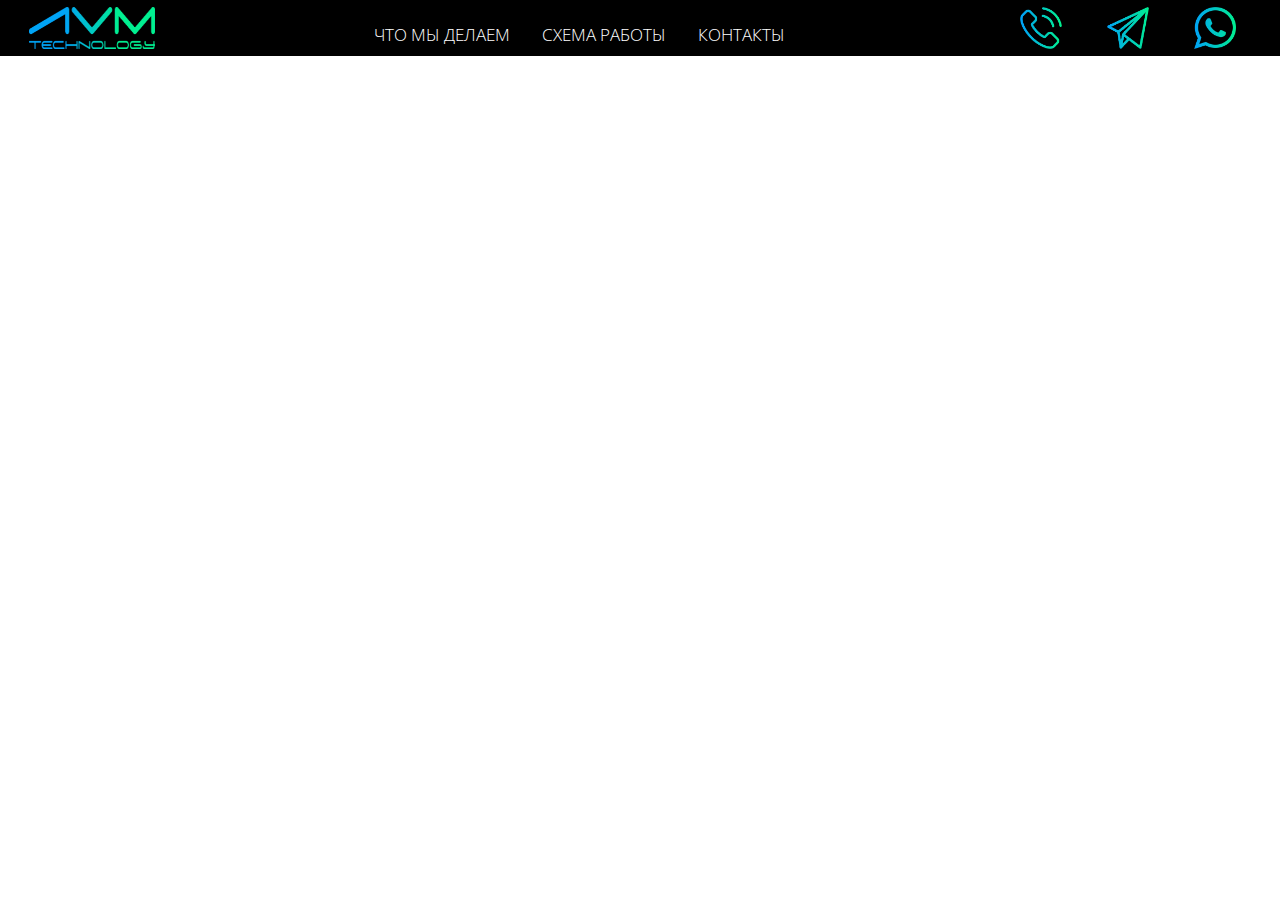
==== refactor.html @ c4dee07e "edit form blocks" ====
<!DOCTYPE html>
<html lang="en">
<head>
    <meta charset="UTF-8">
    <link rel="stylesheet" href="https://stackpath.bootstrapcdn.com/bootstrap/4.3.1/css/bootstrap.min.css" integrity="sha384-ggOyR0iXCbMQv3Xipma34MD+dH/1fQ784/j6cY/iJTQUOhcWr7x9JvoRxT2MZw1T" crossorigin="anonymous">
    <link href="https://fonts.googleapis.com/css?family=IBM+Plex+Sans|Open+Sans" rel="stylesheet">
    <link href="style.css" rel="stylesheet">
    <link rel="stylesheet" href="revealator/fm.revealator.jquery.min.css">
    <meta charset="UTF-8">
    <meta name="viewport" content="width=device-width, initial-scale=1">
    <title>Title</title>
</head>
<body>
<div class="row menu sticky-top">
    <div class="col-auto">
        <img class="logo_menu" src="img/logo_AVM.png" alt="logo"/>
    </div>
    <div class="col" id="menu">
        <ul class="menu__navbar nav justify-content-center align-items-center">
            <li class="nav-item">
                <!--<p class="nav-link">-->
                    <a class="nav-link" href="#WhatWeDo">ЧТО МЫ ДЕЛАЕМ</a>
                <!--</p>-->
            </li>
            <li class="nav-item">
                <!--<p class="nav-link">-->
                    <a class="nav-link" href="#howWorks">СХЕМА РАБОТЫ</a>
                <!--</p>-->
            </li>
            <li class="nav-item">
                <!--<p class="nav-link">-->
                    <a class="nav-link" href="#contacts">КОНТАКТЫ</a>
                <!--</p>-->
            </li>
    </div>
    <div class="col-auto d-flex justify-content-end">
        <a href="">
            <img class="msg_logo" src="img/phone.png" alt="callUs"/>
        </a>
        <a href="">
            <img class="msg_logo" src="img/telegram.png" alt="telegram"/>
        </a>
        <a href="https://api.whatsapp.com/send?phone=79040574959">
            <img class="msg_logo" src="img/whatsapp.png" alt="whatsupp"/>
        </a>
    </div>
</div>

</body>
</html>
---- style.css ----
* {
    font-family: 'Open Sans', sans-serif;
    /*font-size: 13px;*/
}

.container-fluid {
    padding: 0;
}

.container-fluid  .col-auto {
    padding: 0;
}
body{
    width: 100%;
}
.col {
    padding: 0;
}

.row {
    margin-right: 0;
    margin-left: 0;
}

a, a:hover {
    color:white;
    text-decoration: none;
}
.nav-link {
    font-size: 1.2em;
    font-weight: 100;
}

.menu {
    width: 100%;
    background-color: black;
    color: white;
    padding:0 0.5em;
    position: relative;
    display: -ms-flexbox;
    display: flex;
    -ms-flex-wrap: wrap;
    flex-wrap: wrap;
    -ms-flex-align: center;
    align-items: center;
    -ms-flex-pack: justify;
    justify-content: space-between;
    font-size: 14px;
    position: -webkit-sticky;
    position: sticky;
    top: 0;
    z-index: 1020;
}

.logo_menu {
    height: 3em;
    width: 9em;
    /*height: 40px;*/
    /*width: 150px;*/

    margin: 0.5em;
}
.msg_logo {
    height: 3em;
    width: 3em;
    margin: 0 1.6em;
}

.menu__navbar {
    padding-top: 1em;
}

.text__lead {
    width: 20em;
    border-left: 0.1em solid white;
    padding: 0 2em;
}

.projects_block_right_side {
    background-image: url("img/right.svg");
    background-position: center right;
    /*background-attachment: fixed;*/
    background-size: contain;

    background-repeat: no-repeat;
    color: white;
}

.projects_block {
    /*margin-top: em;*/
    /*padding: 2rem 1rem;*/
    /*margin-bottom: 2rem;*/
    /*border-radius: 0.3rem;*/
    display:block;
    /*margin-bottom: 0;*/
    /*margin-top: 2em;*/
    background-image: url("img/left.svg");
    background-position: left;
    background-size: contain;
    background-color: black;
    background-repeat: no-repeat;
    padding-bottom: 2em;
}

.display-1 {
    /*margin: 0;*/
    margin-top: 0.3em;
    margin-left: 1em;
    margin-bottom: 0.2em;
    font-size: 6rem;
    font-weight: 300;
    line-height: 1.2;
}

.ar-row > .logo_lead {
    height: 20em;
}

.logo_lead {
    height: 17em;
    position: relative;
    margin: 0 2.6em;
}

.AR {
    top: -8em;
    left: 4em;

}

.VR {
    top: -1em;
    right: 2em;
}

.MR {
    top: 1em;
    left: 3em;
}

.logo_lead_left {
    position: relative;
    left: -14em;
}

.vr-row {
    margin-right: 5em;
    margin-bottom: 14em;

}

.mr-row {
    margin-top: -10em;
    margin-left:3em;
    margin-bottom: 6em;
}

.ar-row {
    margin-left: 3em;
    /*margin-bottom: 8em;*/

}

video {
    position: absolute;
    /*top: 0;*/
    /*left: 0;*/
    width: 100%;
    /*height: 100%;*/
    /*resizing: true;*/
    overflow: hidden;
    z-index: -1;
    /*transform: translate(-50%, -50%)*/
}

.form-row {
    background-color: rgba(0, 0, 0, 0.45);
    color:white;
}

.form-card {
    padding: 1em 1em 1em 1em;
    margin: 2em;
    /*background-color: rgba(0, 0, 0, 0.75);*/
    background-color: rgba(253, 253, 253, 0.24);

    /*color: white;*/
}

.form-group > input {
    background-color: rgba(253, 253, 253, 0.27);

    /*background-color: rgba(0, 0, 0, 0.31);*/
    /*border-color: rgba(0, 0, 0, 0.41);*/
    /*color: white;*/
    /*background-color: rgba(255, 255, 255, 0.31);*/
    /*border-color: rgba(0, 0, 0, 0.41);*/
    color: white;
}

.form-group > input:focus {
    background-color: rgba(253, 253, 253, 0.27);
    color:white;

}

.h3_text {
    margin: 0.5em;
}

.text_form {
    margin: 1em 1em 1em 4em;

}

.sub_text_form {
    font-weight: 100;
    font-size: 0.7rem;
    text-align: center;
}


.form_lead {
     font-size: 1rem;
     font-weight: 200;
    float: right;
}


.callbackform {
    /*background-color: bisque;*/
}

.row-grid {
    background-color: black;
    color: white;
}

.pic_grid {
    width: 100%;
    height: auto;
    display: block;
}

.grid {
    padding: 0;
}

.pic_grid__text {
    opacity: 0;
    position: absolute;
    top: 35%;
    text-align: center;
    color: white;

}


.grid:hover {
    content: ' ';
    background-color: rgba(0, 0, 0, 0.7);
    height: 100%;
    opacity: 0.5;
    -webkit-transition: opacity 0.3s;
    -moz-transition: opacity 0.3s;
    -o-transition: opacity 0.3s;
    -ms-transition: opacity 0.3s;
    transition: opacity 0.3s;
}

.grid:hover > .pic_grid__text {
    opacity: 1;
    position: absolute;
    bottom: 3em;
    /* left: 3em; */
    padding-left: 4em;
    color: white !important;
    width: 20em;
}

.grid:hover:after {
    opacity: 0;

}


.row_call_us {
    background-image: url("img/fon2_1.png");
    background-repeat: no-repeat;
    background-size: cover;
    background-attachment: fixed;
    background-position: top;
    padding: 5em 0;
    min-height: 350px;
}

.btn-success {
    background-color: #00f091;
    border-color: #00f091;
    /*box-shadow: 0 0 5px 5px #00c776;*/
}

.btn-success:hover {
    color: #fff;
    background-color: #0ae6a0;
    border-color: #0ae6a0;
    /*box-shadow: 0 0 10px px #00bb6c;*/


}

.btn-success:focus{
    box-shadow: 0 0 5px 5px #0ae6a0;
}

.msg_logo_xl {
    height: 6em;
    width: 6em;
    margin: 0 1.6em;
}

.row-contacts {
    background: black;
    color: white;
    padding: 1.5em 0;
}

.row-round {
    padding-bottom: 2em;
    color: white;
    background-color: black;

}

.msg_logo_xs {
    height: 2em;
    /*width: 1em;*/
    margin: 1em;
}

.pic_round {
    height: 9em;
    margin: 2em 4em;
}

.text_round {
    width: 15em;
    margin: 1em;
    text-align: center;
}
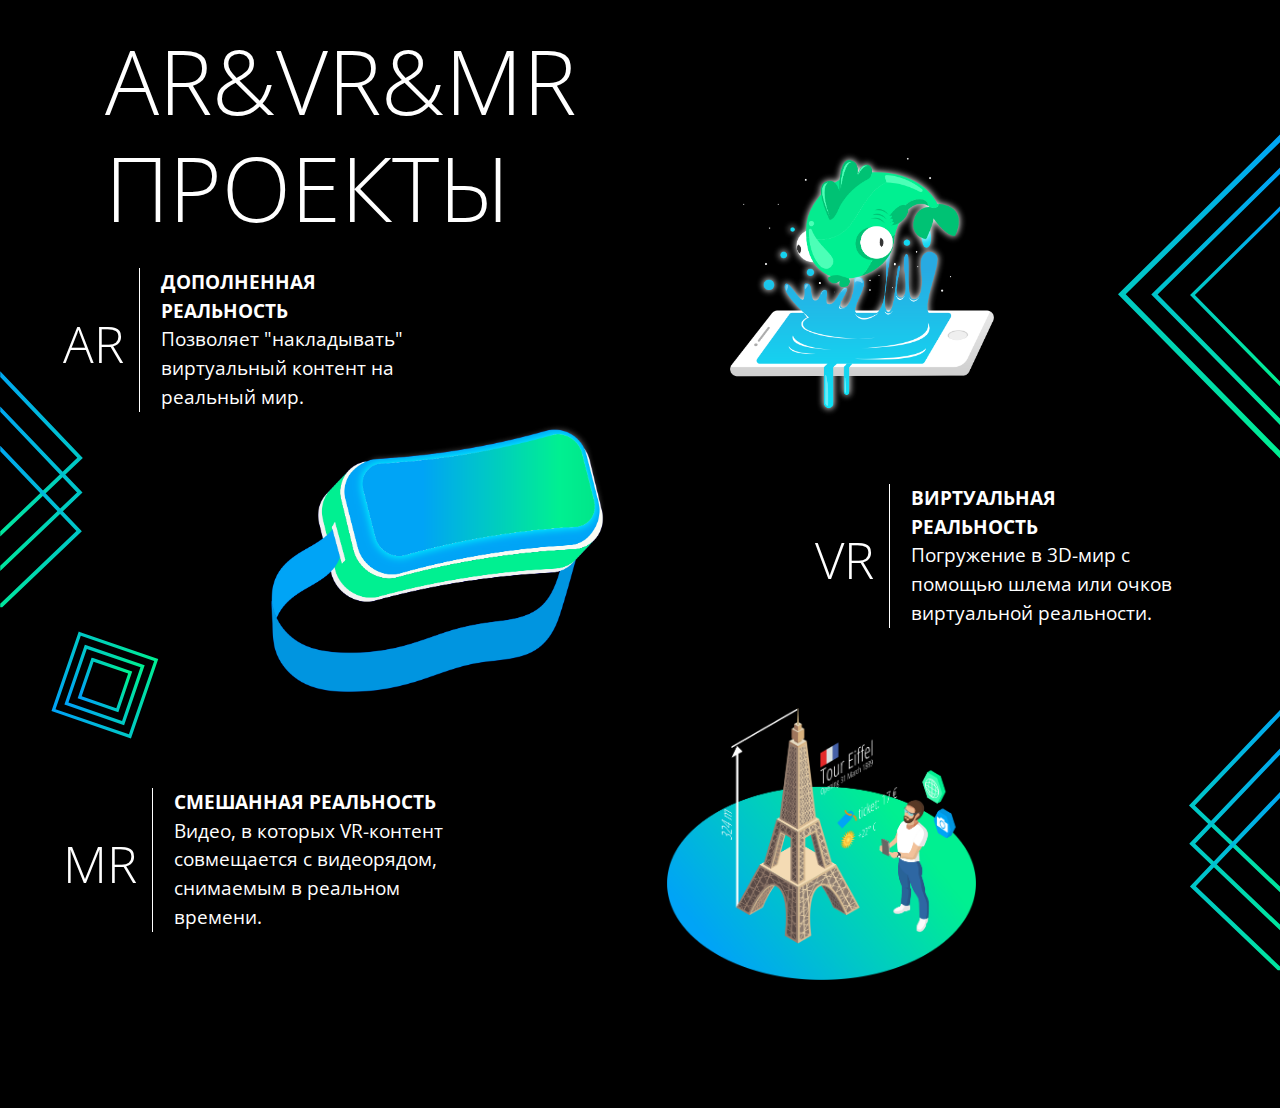
==== commit a539e330: "finally" ====
--- a/refactor.html
+++ b/refactor.html
@@ -2,49 +2,81 @@
 <html lang="en">
 <head>
     <meta charset="UTF-8">
-    <link rel="stylesheet" href="https://stackpath.bootstrapcdn.com/bootstrap/4.3.1/css/bootstrap.min.css" integrity="sha384-ggOyR0iXCbMQv3Xipma34MD+dH/1fQ784/j6cY/iJTQUOhcWr7x9JvoRxT2MZw1T" crossorigin="anonymous">
+    <link rel="stylesheet" href="https://stackpath.bootstrapcdn.com/bootstrap/4.3.1/css/bootstrap.min.css"
+          integrity="sha384-ggOyR0iXCbMQv3Xipma34MD+dH/1fQ784/j6cY/iJTQUOhcWr7x9JvoRxT2MZw1T" crossorigin="anonymous">
     <link href="https://fonts.googleapis.com/css?family=IBM+Plex+Sans|Open+Sans" rel="stylesheet">
     <link href="style.css" rel="stylesheet">
     <link rel="stylesheet" href="revealator/fm.revealator.jquery.min.css">
+    <link rel="stylesheet" media="only screen and (color)" href="modern-styles.css"/>
     <meta charset="UTF-8">
     <meta name="viewport" content="width=device-width, initial-scale=1">
     <title>Title</title>
 </head>
 <body>
-<div class="row menu sticky-top">
-    <div class="col-auto">
-        <img class="logo_menu" src="img/logo_AVM.png" alt="logo"/>
-    </div>
-    <div class="col" id="menu">
-        <ul class="menu__navbar nav justify-content-center align-items-center">
-            <li class="nav-item">
-                <!--<p class="nav-link">-->
-                    <a class="nav-link" href="#WhatWeDo">ЧТО МЫ ДЕЛАЕМ</a>
-                <!--</p>-->
-            </li>
-            <li class="nav-item">
-                <!--<p class="nav-link">-->
-                    <a class="nav-link" href="#howWorks">СХЕМА РАБОТЫ</a>
-                <!--</p>-->
-            </li>
-            <li class="nav-item">
-                <!--<p class="nav-link">-->
-                    <a class="nav-link" href="#contacts">КОНТАКТЫ</a>
-                <!--</p>-->
-            </li>
-    </div>
-    <div class="col-auto d-flex justify-content-end">
-        <a href="">
-            <img class="msg_logo" src="img/phone.png" alt="callUs"/>
-        </a>
-        <a href="">
-            <img class="msg_logo" src="img/telegram.png" alt="telegram"/>
-        </a>
-        <a href="https://api.whatsapp.com/send?phone=79040574959">
-            <img class="msg_logo" src="img/whatsapp.png" alt="whatsupp"/>
-        </a>
+
+<div class="container-fluid">
+    <div class=" projects_block">
+        <div class="projects_block_right_side">
+            <div class="row">
+                <div class="col-12 ">
+                    <p class="display-1">AR&VR&MR<br>ПРОЕКТЫ</p>
+                </div>
+            </div>
+
+            <div class="row ar-row">
+                <div class="col-xs-12 col-md-4 d-flex align-items-center">
+                    <h1 class="display-3">AR</h1>
+                    <!--</div>-->
+                    <!--<div class="col-auto d-flex align-items-center">-->
+                    <p class="text__lead">
+                        <strong>ДОПОЛНЕННАЯ РЕАЛЬНОСТЬ</strong>
+                        <br>
+                        Позволяет "накладывать" виртуальный контент на реальный мир.
+                    </p>
+                </div>
+                <div class="col-6 col-xs-12">
+                    <img class="logo_lead AR" id="logo_AR" src="img/2.png" alt="AR"/>
+                </div>
+            </div>
+        <!--</div>-->
+
+
+        <div class="row vr-row ">
+            <div class="col-xs-12 col-md-8 order-2">
+            <img class="logo_lead VR" id="logo_VR" src="img/1.png" alt="VR"/>
+            </div>
+            <div class="col-xs-12 col-md-4 order-md-2 d-flex align-items-center justify-content-between">
+                <h1 class="display-3">VR</h1>
+                <!--<div class="col-auto">-->
+                    <p class="text__lead">
+                        <strong>ВИРТУАЛЬНАЯ РЕАЛЬНОСТЬ</strong>
+                        <br>
+                        Погружение в 3D-мир с помощью шлема или очков виртуальной реальности.
+                    </p>
+                </div>
+                <!--<div class="d-flex align-items-center">-->
+                <!--</div>-->
+            </div>
+        <!--</div>-->
+        <div class="row mr-row">
+            <div class="col-xs-12 col-md-4 d-flex align-items-center">
+                <h1 class="display-3">MR</h1>
+                <!--<div class="col-auto d-flex align-items-center">-->
+                    <p class="text__lead">
+                        <strong>СМЕШАННАЯ РЕАЛЬНОСТЬ</strong>
+                        <br>
+                        Видео, в которых VR-контент совмещается с видеорядом, снимаемым в реальном времени.
+                    </p>
+                <!--</div>-->
+            </div>
+            <div class="col-xs-12 d-flex align-items-center">
+            <img class="logo_lead MR" id="logo_MR" src="img/3.png" alt="MR"/>
+            </div>
+        </div>
     </div>
 </div>
+</div>
+
 
 </body>
 </html>--- a/style.css
+++ b/style.css
@@ -26,16 +26,21 @@
     color:white;
     text-decoration: none;
 }
+
 .nav-link {
-    font-size: 1.2em;
+    /*font-size: 1.2em;*/
+    /*font-weight: 100;*/
+    /*padding-bottom: 0;*/
+    font-size: 0.96em;
     font-weight: 100;
+    padding: 0.4em 1em 0 1em;
 }
 
 .menu {
     width: 100%;
     background-color: black;
     color: white;
-    padding:0 0.5em;
+    padding:0 0.5em 0.1em 0.5em;
     position: relative;
     display: -ms-flexbox;
     display: flex;
@@ -57,59 +62,104 @@
     width: 9em;
     /*height: 40px;*/
     /*width: 150px;*/
-
     margin: 0.5em;
 }
+
 .msg_logo {
-    height: 3em;
-    width: 3em;
-    margin: 0 1.6em;
+    /*height: 3em;*/
+    /*width: 3em;*/
+    /*margin: 0 1.6em;*/
+    height: 2.3em;
+    margin: 0.4em;
 }
 
 .menu__navbar {
     padding-top: 1em;
+    display: -ms-flexbox;
+    display: flex;
+    -ms-flex-wrap: wrap;
+    /*flex-wrap: wrap;*/
+    padding-left: 0;
+    margin-bottom: 0;
+    list-style: none;
 }
 
 .text__lead {
     width: 20em;
     border-left: 0.1em solid white;
-    padding: 0 2em;
-}
+    padding: 0 0 0 1.1em;
+    font-size: 1.2em;
+    /*color:red;*/
+}
+
 
 .projects_block_right_side {
-    background-image: url("img/right.svg");
+    background-image: url("img/fffon2.svg");
+    /*max-width: 100%;*/
+    background-size: 140%;
     background-position: center right;
-    /*background-attachment: fixed;*/
-    background-size: contain;
-
     background-repeat: no-repeat;
     color: white;
+    /*padding-bottom: 2em;*/
+    /*background-color: black;*/
+
 }
 
 .projects_block {
-    /*margin-top: em;*/
-    /*padding: 2rem 1rem;*/
-    /*margin-bottom: 2rem;*/
-    /*border-radius: 0.3rem;*/
     display:block;
-    /*margin-bottom: 0;*/
-    /*margin-top: 2em;*/
-    background-image: url("img/left.svg");
-    background-position: left;
-    background-size: contain;
+    /*background-color: none;*/
+    background-image: url("img/fffon1.svg");
+    /*background-size: cover;*/
+    background-size: 140%;
+
+    /*background-size: 50%;*/
+    background-position: center left;
     background-color: black;
     background-repeat: no-repeat;
-    padding-bottom: 2em;
-}
+    /*padding-bottom: 2em;*/
+}
+
+/*.projects_block {*/
+    /*!*margin-top: em;*!*/
+    /*!*padding: 2rem 1rem;*!*/
+    /*!*margin-bottom: 2rem;*!*/
+    /*!*border-radius: 0.3rem;*!*/
+    /*display:block;*/
+    /*!*margin-bottom: 0;*!*/
+    /*!*margin-top: 2em;*!*/
+    /*background-image: url("img/left.svg");*/
+    /*background-position: left;*/
+    /*background-size: contain;*/
+    /*background-color: black;*/
+    /*background-repeat: no-repeat;*/
+    /*padding-bottom: 2em;*/
+/*}*/
+
+/*.projects_block_right_side {*/
+    /*background-image: url("img/right.svg");*/
+    /*background-position: center right;*/
+    /*!*background-attachment: fixed;*!*/
+    /*background-size: contain;*/
+
+    /*background-repeat: no-repeat;*/
+    /*color: white;*/
+/*}*/
 
 .display-1 {
+    /*width:100%;*/
     /*margin: 0;*/
     margin-top: 0.3em;
     margin-left: 1em;
     margin-bottom: 0.2em;
-    font-size: 6rem;
+    /*font-size: 6em;*/
     font-weight: 300;
     line-height: 1.2;
+    font-size: calc(2em + 4.5vw);
+}
+
+.display-3 {
+    font-size: calc(2em + 1.5vw);
+    margin-right: 0.3em;
 }
 
 .ar-row > .logo_lead {
@@ -119,23 +169,33 @@
 .logo_lead {
     height: 17em;
     position: relative;
-    margin: 0 2.6em;
+    /*margin: 0 2.6em;*/
 }
 
 .AR {
-    top: -8em;
-    left: 4em;
-
-}
+    /*top: -8em;*/
+    /*left: 4em;*/
+    /*height: 14em;*/
+    top: 0;
+    left:3em;
+
+}
+
 
 .VR {
-    top: -1em;
-    right: 2em;
+    /*top: -1em;*/
+    /*left: 16em;*/
+    /*height: 12em;*/
+
+    top: 0;
+    left: 0;
 }
 
 .MR {
-    top: 1em;
-    left: 3em;
+    top: 0;
+    left: 1em;
+    /*height: 12em;*/
+
 }
 
 .logo_lead_left {
@@ -157,24 +217,24 @@
 
 .ar-row {
     margin-left: 3em;
+    margin-top: 0;
+
     /*margin-bottom: 8em;*/
 
 }
 
 video {
     position: absolute;
-    /*top: 0;*/
-    /*left: 0;*/
-    width: 100%;
-    /*height: 100%;*/
-    /*resizing: true;*/
+    opacity: 0;
+    background-color: black;
+    width: 100%;
     overflow: hidden;
     z-index: -1;
-    /*transform: translate(-50%, -50%)*/
 }
 
 .form-row {
-    background-color: rgba(0, 0, 0, 0.45);
+    background-color: black;
+    /*background-color: rgba(0, 0, 0, 0.45);*/
     color:white;
 }
 
@@ -187,7 +247,7 @@
     /*color: white;*/
 }
 
-.form-group > input {
+.form-group > .form-control {
     background-color: rgba(253, 253, 253, 0.27);
 
     /*background-color: rgba(0, 0, 0, 0.31);*/
@@ -198,7 +258,7 @@
     color: white;
 }
 
-.form-group > input:focus {
+.form-group > .form-control:focus {
     background-color: rgba(253, 253, 253, 0.27);
     color:white;
 
@@ -206,6 +266,7 @@
 
 .h3_text {
     margin: 0.5em;
+    font-size: calc(1em + 1vw);
 }
 
 .text_form {
@@ -222,13 +283,12 @@
 
 .form_lead {
      font-size: 1rem;
-     font-weight: 200;
+     /*font-weight: 200;*/
     float: right;
 }
 
-
-.callbackform {
-    /*background-color: bisque;*/
+.form_lead_xl {
+    font-size: 1.2em;
 }
 
 .row-grid {
@@ -237,45 +297,61 @@
 }
 
 .pic_grid {
-    width: 100%;
-    height: auto;
-    display: block;
-}
-
-.grid {
-    padding: 0;
-}
-
-.pic_grid__text {
-    opacity: 0;
-    position: absolute;
-    top: 35%;
-    text-align: center;
-    color: white;
-
-}
-
-
-.grid:hover {
-    content: ' ';
-    background-color: rgba(0, 0, 0, 0.7);
-    height: 100%;
-    opacity: 0.5;
+    /*content: ' ';*/
+    /*background-color: rgba(0, 0, 0, 0.7);*/
+    /*height: 100%;*/
+    opacity: 0.4;
     -webkit-transition: opacity 0.3s;
     -moz-transition: opacity 0.3s;
     -o-transition: opacity 0.3s;
     -ms-transition: opacity 0.3s;
     transition: opacity 0.3s;
-}
-
-.grid:hover > .pic_grid__text {
-    opacity: 1;
+    width: 100%;
+    /*height: auto;*/
+    display: block;
+}
+
+.grid {
+    padding: 0;
+    color: white ;
+}
+
+.pic_grid__text {
+    opacity: 10;
     position: absolute;
-    bottom: 3em;
-    /* left: 3em; */
-    padding-left: 4em;
-    color: white !important;
-    width: 20em;
+    text-align: center;
+    color: white;
+    font-size: 1.2em;
+    /* left: -4%; */
+    width: 100%;
+    /*height: 100px;*/
+    vertical-align: middle;
+    padding: 0 0.5em;
+    /*top: 0;*/
+    /*bottom: 0;*/
+    margin: auto;
+    top: 50%;
+    transform: translateY(-50%);
+}
+
+.grid:hover .pic_grid{
+    /*content: ' ';*/
+    /*background-color: none;*/
+    /*background-color: ;*/
+    /*width: 100%;*/
+    opacity: 1 ;
+    /*-webkit-transition: opacity 0.3s;*/
+    /*-moz-transition: opacity 0.3s;*/
+    /*-o-transition: opacity 0.3s;*/
+    /*-ms-transition: opacity 0.3s;*/
+    /*transition: opacity 0.3s;*/
+}
+
+.grid:hover .pic_grid__text {
+    opacity: 0;
+    position: absolute;
+    width: 100%;
+    padding: 0 0.5em;
 }
 
 .grid:hover:after {
@@ -294,7 +370,8 @@
     min-height: 350px;
 }
 
-.btn-success {
+
+.btn-success, .btn-success:focus {
     background-color: #00f091;
     border-color: #00f091;
     /*box-shadow: 0 0 5px 5px #00c776;*/
@@ -309,10 +386,6 @@
 
 }
 
-.btn-success:focus{
-    box-shadow: 0 0 5px 5px #0ae6a0;
-}
-
 .msg_logo_xl {
     height: 6em;
     width: 6em;
--- a/modern-styles.css
+++ b/modern-styles.css
@@ -0,0 +1,300 @@
+@media (min-width: 576px) {
+
+    .projects_block {
+    /*margin-top: em;*/
+    /*padding: 2rem 1rem;*/
+    /*margin-bottom: 2rem;*/
+    /*border-radius: 0.3rem;*/
+    display:block;
+    /*margin-bottom: 0;*/
+    /*margin-top: 2em;*/
+    background-image: url("img/left.svg");
+    background-position: left;
+    background-size: contain;
+    background-color: black;
+    background-repeat: no-repeat;
+        background-attachment: scroll;
+
+        padding-bottom: 2em;
+    }
+
+    .projects_block_right_side {
+    background-image: url("img/right.svg");
+    background-position: center right;
+    background-attachment: scroll;
+    background-size: contain;
+
+    background-repeat: no-repeat;
+    color: white;
+    }
+
+
+    .VR {
+        /*top: -1em;*/
+        /*left: 16em;*/
+        margin-top: -1em;
+        margin-left: 16em;
+    }
+
+    .AR {
+        /*top: -8em;*/
+        /*left: 13em;*/
+        margin-top: -8em;
+        margin-left: 13em;
+        height: 19em;
+    }
+
+    .MR {
+        /*top: -3em;*/
+        margin-top: -3em;
+        margin-left: 12em;
+    }
+
+    .msg_logo {
+        height: 3em;
+        width: 3em;
+        margin: 0.5em 1em 0.5em 1em;
+        /*height: 2.7em;*/
+        /*margin: 0 1.1em;*/
+    }
+
+    .nav-link {
+        font-size: 1.2em;
+        font-weight: 100;
+        padding-bottom: 0;
+    }
+
+    video {
+        position: absolute;
+        /*-webkit-opacity: 1;*/
+        /*filter: alpha(opacity=1);*/
+        opacity: 1;
+        /*top: 0;*/
+        /*left: 0;*/
+        width: 100%;
+        /*height: 100%;*/
+        /*resizing: true;*/
+        overflow: hidden;
+        z-index: -1;
+    }
+
+    .form-row {
+        background-color: rgba(0, 0, 0, 0.45);
+        color:white;
+    }
+
+}
+
+@media (min-width: 601px) {
+    .menu_xs {
+        opacity: 0;
+        z-index: -2;
+        position: absolute;
+    }
+}
+
+@media (max-width: 600px ) {
+    .AR {
+        /*top: -8em;*/
+        /*left: 4em;*/
+        height: 14em;
+        /*top: 0;*/
+        /*left: 5em;*/
+    }
+
+    .mr-row {
+        padding-bottom: 0.3em;
+        margin-bottom: 0;
+    }
+
+    .VR {
+        /*top: -1em;*/
+        /*left: 16em;*/
+        height: 10em;
+
+        top: 0;
+        left: 0;
+    }
+
+    .vr-row-text-xs {
+        margin-left: 3.4em;
+    }
+
+    .text__lead {
+        font-size: 0.9em;
+        width: 17em;
+    }
+
+    .MR {
+        top: 0;
+        left: 1em;
+        height: 12em;
+
+    }
+    /*.projects_block_right_side {*/
+        /*background-image: url("img/right.svg");*/
+        /*!*background-image: url("img/fon.svg");*!*/
+        /*!*background-size: 50%;*!*/
+        /*background-position: center right;*/
+        /*background-attachment: fixed;*/
+        /*background-size: contain;*/
+        /*background-repeat: no-repeat;*/
+        /*color: white;*/
+    /*}*/
+
+    /*.projects_block {*/
+        /*!*margin-top: em;*!*/
+        /*!*padding: 2rem 1rem;*!*/
+        /*!*margin-bottom: 2rem;*!*/
+        /*!*border-radius: 0.3rem;*!*/
+        /*display:block;*/
+        /*!*margin-bottom: 0;*!*/
+        /*!*margin-top: 2em;*!*/
+        /*background-image: url("img/left.svg");*/
+        /*background-attachment: fixed;*/
+
+        /*!*background-image: none;*!*/
+        /*!*background-size: 50%;*!*/
+
+        /*background-position: left;*/
+        /*background-size: contain;*/
+        /*background-color: black;*/
+        /*background-repeat: no-repeat;*/
+        /*padding-bottom: 2em;*/
+    /*}*/
+
+    .ar-row {
+        margin-left: 0;
+    }
+
+    .vr-row {
+        margin-right: 0;
+    }
+
+    .mr-row {
+        margin-left: 0;
+    }
+    .text__lead {
+
+    }
+
+    .menu {
+        opacity: 0;
+        z-index: -4;
+        position: absolute;
+    }
+
+    .menu_xs {
+        text-align: right;
+        background-color: black;
+    }
+
+    .logo_menu {
+        height: 2em;
+        width: 6em;
+        /*height: 40px;*/
+        /*width: 150px;*/
+
+        margin: 0.5em;
+    }
+
+    .menu__icon {
+        display: none;
+        margin: 1em;
+        width: 45px;
+        height: 35px;
+        position: relative;
+        cursor: pointer;
+    }
+
+    .menu__icon span {
+        display: block;
+        position: absolute;
+        height: 4px;
+        width: 35px;
+        background: linear-gradient(45deg, #00A4F6,#00F091);
+
+        /*background: -moz-linear-gradient( #00A4F6,#00F091);*/
+        border-radius: 9px;
+        opacity: 1;
+        left: 0;
+        transform: rotate(0deg);
+        transition: .25s ease-in-out;
+    }
+
+    .menu__icon span:nth-child(1) {
+        top: 0px;
+    }
+
+    .menu__icon span:nth-child(2), .menu__icon span:nth-child(3) {
+        top: 13px;
+    }
+
+    .menu__icon span:nth-child(4) {
+        top: 26px;
+    }
+
+    .menu__links-item {
+        display: inline-block;
+        color: #333333;
+        /*font-family: Arial;*/
+        font-size: 14px;
+        line-height: 30px;
+        padding: 0 10px;
+        text-transform: uppercase;
+        text-decoration: none;
+        cursor: pointer;
+    }
+
+    .menu__links-item:hover {
+        /*text-decoration: underline;*/
+    }
+
+    .menu_xs.menu_state_open .menu__icon span:nth-child(1) {
+        top: 18px;
+        width: 0%;
+        left: 50%;
+    }
+
+    .menu_xs.menu_state_open .menu__icon span:nth-child(2) {
+        transform: rotate(45deg);
+    }
+
+    .menu_xs.menu_state_open .menu__icon span:nth-child(3) {
+        transform: rotate(-45deg);
+    }
+
+    .menu_xs.menu_state_open .menu__icon span:nth-child(4) {
+        top: 18px;
+        width: 0%;
+        left: 50%;
+    }
+
+    .menu_xs.menu_state_open .menu__links {
+        display: block;
+    }
+
+
+    .menu__icon {
+        display: inline-block;
+    }
+
+    .menu__links {
+        position: fixed;
+        display: none;
+        top: 0;
+        right: 0;
+        left: 0;
+        margin-top: 60px;
+        background-color: rgba(0, 0, 0, 1);
+        z-index: 1000;
+        overflow: auto;
+    }
+
+    .menu__links-item {
+        display: block;
+        padding: 10px 0;
+        text-align: center;
+        color: #ffffff;
+    }
+}